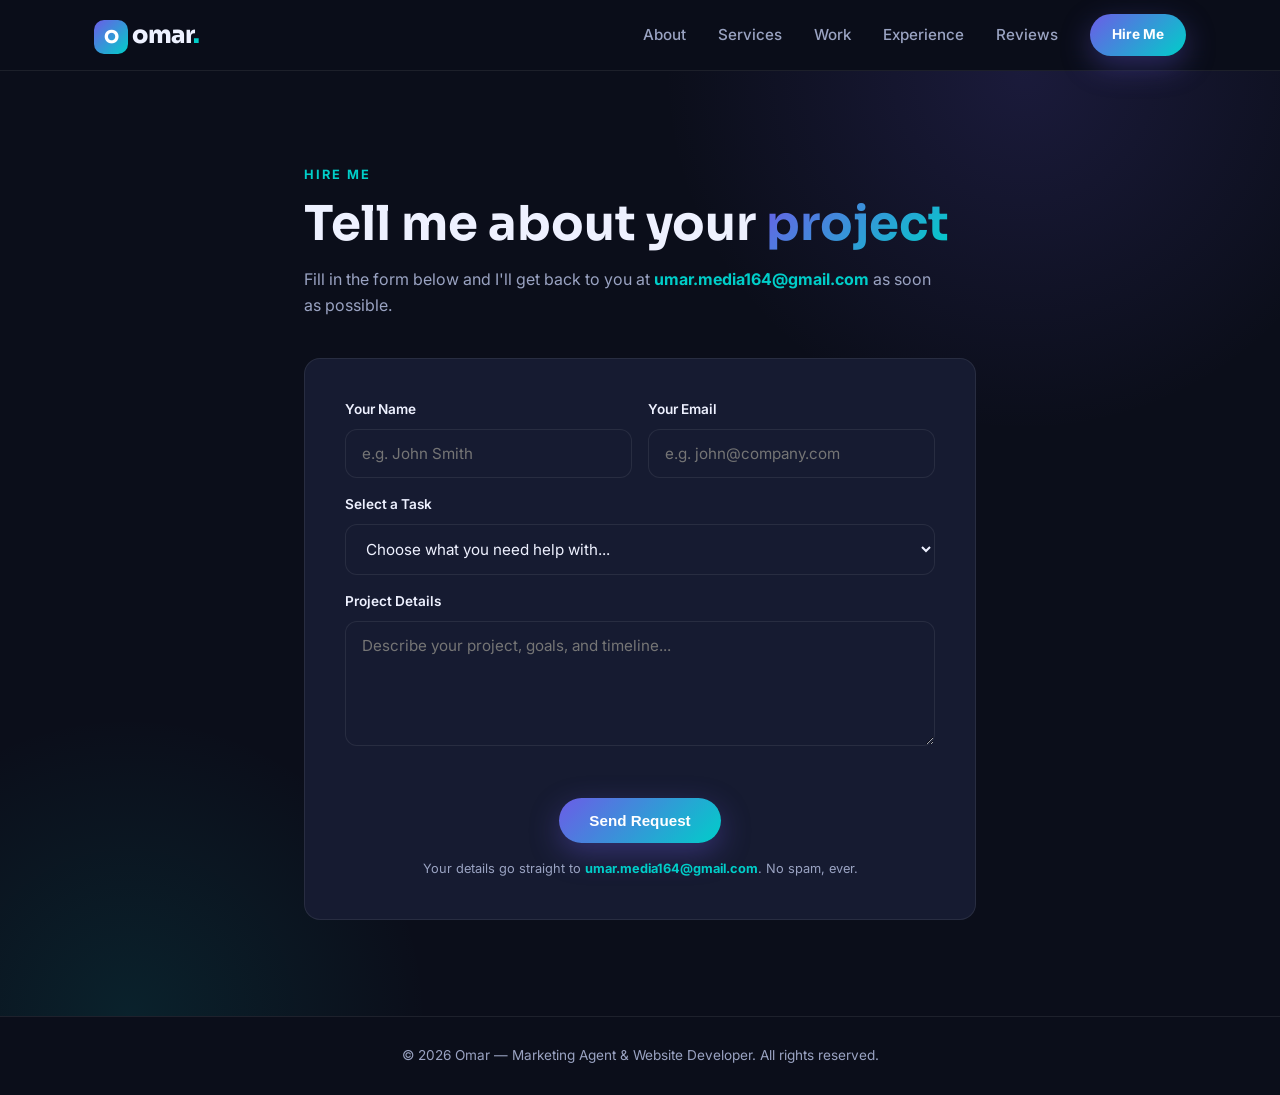
==== hire.html @ 504abdeb "Add files via upload" ====
<!DOCTYPE html>
<html lang="en">
<head>
  <meta charset="UTF-8" />
  <meta name="viewport" content="width=device-width, initial-scale=1.0" />
  <meta name="description" content="Hire Omar — Marketing Agent & Website Developer. Fill in your details and get a free consultation." />
  <title>Hire Omar | Marketing Agent & Website Developer</title>
  <link rel="preconnect" href="https://fonts.googleapis.com" />
  <link rel="preconnect" href="https://fonts.gstatic.com" crossorigin />
  <link href="https://fonts.googleapis.com/css2?family=Inter:wght@400;500;600;700;800;900&family=Sora:wght@600;700;800&display=swap" rel="stylesheet" />
  <link rel="stylesheet" href="styles.css" />
</head>
<body>
  <header class="site-header" id="top">
    <nav class="nav container">
      <a href="index.html#top" class="brand"><span class="brand-dot">O</span>omar<span class="brand-accent">.</span></a>
      <button class="nav-toggle" id="navToggle" aria-label="Toggle navigation" aria-expanded="false">
        <span></span><span></span><span></span>
      </button>
      <ul class="nav-links" id="navLinks">
        <li><a href="index.html#about">About</a></li>
        <li><a href="index.html#services">Services</a></li>
        <li><a href="index.html#work">Work</a></li>
        <li><a href="index.html#experience">Experience</a></li>
        <li><a href="index.html#reviews">Reviews</a></li>
        <li><a href="hire.html" class="btn btn-sm btn-primary">Hire Me</a></li>
      </ul>
    </nav>
  </header>

  <main class="hire-page">
    <div class="container hire-wrap">
      <p class="eyebrow">Hire Me</p>
      <h1>Tell me about your <span class="gradient">project</span></h1>
      <p class="section-lead">Fill in the form below and I'll get back to you at <strong>umar.media164@gmail.com</strong> as soon as possible.</p>

      <form id="hireForm" class="review-form hire-form" novalidate>
        <div class="form-row">
          <div class="form-field">
            <label for="hName">Your Name</label>
            <input type="text" id="hName" placeholder="e.g. John Smith" required maxlength="80" />
          </div>
          <div class="form-field">
            <label for="hEmail">Your Email</label>
            <input type="email" id="hEmail" placeholder="e.g. john@company.com" required maxlength="120" />
          </div>
        </div>

        <div class="form-field">
          <label for="hTask">Select a Task</label>
          <select id="hTask" required>
            <option value="" disabled selected>Choose what you need help with...</option>
            <option>Website Development</option>
            <option>E-commerce Website</option>
            <option>Landing Page</option>
            <option>Digital Marketing Campaign</option>
            <option>Social Media Marketing</option>
            <option>SEO & Growth</option>
            <option>Branding & Logo Design</option>
            <option>UI/UX Design</option>
            <option>Complete Website + Marketing Package</option>
            <option>Other / Custom Project</option>
          </select>
        </div>

        <div class="form-field">
          <label for="hMessage">Project Details</label>
          <textarea id="hMessage" placeholder="Describe your project, goals, and timeline..." required maxlength="1000" rows="5"></textarea>
        </div>

        <p class="form-error" id="hireError"></p>
        <button type="submit" class="btn btn-primary" id="hireSubmit">Send Request</button>
        <p class="form-note">Your details go straight to <strong>umar.media164@gmail.com</strong>. No spam, ever.</p>
      </form>

      <div id="hireSuccess" class="hire-success" hidden>
        <span class="hire-success-icon">✓</span>
        <h2>Request sent!</h2>
        <p>Thank you for reaching out. Your details have been emailed to <strong>umar.media164@gmail.com</strong> and I'll reply within 24 hours.</p>
        <a href="index.html" class="btn btn-ghost">Back to Home</a>
      </div>
    </div>
  </main>

  <footer class="site-footer">
    <div class="container">
      <p>© <span id="year"></span> Omar — Marketing Agent & Website Developer. All rights reserved.</p>
    </div>
  </footer>

  <script src="hire.js"></script>
</body>
</html>
---- styles.css ----
:root {
  --bg: #0b0e1a;
  --bg-alt: #111527;
  --bg-soft: #161b31;
  --card: #161b31;
  --text: #eef1ff;
  --muted: #9aa3c2;
  --primary: #6c5ce7;
  --primary-2: #00cec9;
  --accent: #fdcb6e;
  --border: rgba(255, 255, 255, 0.08);
  --radius: 16px;
  --shadow: 0 20px 50px rgba(0, 0, 0, 0.35);
  --gradient: linear-gradient(135deg, #6c5ce7, #00cec9);
}

* { margin: 0; padding: 0; box-sizing: border-box; }

html { scroll-behavior: smooth; }

body {
  font-family: 'Inter', system-ui, sans-serif;
  background: var(--bg);
  color: var(--text);
  line-height: 1.6;
  overflow-x: hidden;
}

h1, h2, h3 { font-family: 'Sora', 'Inter', sans-serif; line-height: 1.2; }

a { color: inherit; text-decoration: none; }
ul { list-style: none; }
img { max-width: 100%; }

.container { max-width: 1140px; margin: 0 auto; padding: 0 24px; }

.gradient { background: var(--gradient); -webkit-background-clip: text; background-clip: text; -webkit-text-fill-color: transparent; color: transparent; }

.eyebrow { display: inline-block; color: var(--primary-2); font-weight: 700; letter-spacing: 2px; text-transform: uppercase; font-size: 0.8rem; margin-bottom: 10px; }

.section { padding: 96px 0; }
.section-alt { background: var(--bg-alt); }
.section-title { font-size: clamp(1.8rem, 4vw, 2.6rem); margin-bottom: 14px; }
.section-lead { color: var(--muted); max-width: 640px; margin-bottom: 48px; }

/* Header */
.site-header {
  position: sticky; top: 0; z-index: 50;
  background: rgba(11, 14, 26, 0.8);
  backdrop-filter: blur(12px);
  border-bottom: 1px solid var(--border);
}
.nav { display: flex; align-items: center; justify-content: space-between; height: 70px; }
.brand { font-family: 'Sora', sans-serif; font-weight: 800; font-size: 1.5rem; letter-spacing: -0.5px; }
.brand-dot { display: inline-flex; align-items: center; justify-content: center; width: 34px; height: 34px; border-radius: 10px; background: var(--gradient); color: #fff; margin-right: 4px; font-size: 1.1rem; }
.brand-accent { color: var(--primary-2); }
.nav-links { display: flex; align-items: center; gap: 32px; }
.nav-links a:not(.btn) { color: var(--muted); font-weight: 500; font-size: 0.95rem; transition: color 0.2s; }
.nav-links a:not(.btn):hover { color: var(--text); }
.nav-toggle { display: none; background: none; border: 0; cursor: pointer; padding: 8px; }
.nav-toggle span { display: block; width: 24px; height: 2px; background: var(--text); margin: 5px 0; border-radius: 2px; transition: 0.3s; }

/* Buttons */
.btn { display: inline-block; padding: 14px 30px; border-radius: 50px; font-weight: 700; font-size: 0.95rem; cursor: pointer; border: 0; transition: transform 0.2s, box-shadow 0.2s, background 0.2s; }
.btn-primary { background: var(--gradient); color: #fff; box-shadow: 0 10px 30px rgba(108, 92, 231, 0.35); }
.btn-primary:hover { transform: translateY(-2px); box-shadow: 0 14px 34px rgba(108, 92, 231, 0.5); }
.btn-ghost { background: transparent; border: 1px solid var(--border); color: var(--text); }
.btn-ghost:hover { border-color: var(--primary); color: var(--primary-2); }
.btn-light { background: #fff; color: #0b0e1a; }
.btn-light:hover { transform: translateY(-2px); box-shadow: 0 12px 30px rgba(255, 255, 255, 0.2); }
.btn-sm { padding: 10px 22px; font-size: 0.85rem; }

/* Hero */
.hero { padding: 90px 0 70px; position: relative; overflow: hidden; }
.hero::before { content: ""; position: absolute; inset: 0; background: radial-gradient(600px circle at 80% 20%, rgba(108, 92, 231, 0.18), transparent 60%), radial-gradient(500px circle at 10% 90%, rgba(0, 206, 201, 0.12), transparent 60%); pointer-events: none; }
.hero-grid { display: grid; grid-template-columns: 1.2fr 0.8fr; gap: 60px; align-items: center; position: relative; }
.hero-text h1 { font-size: clamp(2.2rem, 5vw, 3.6rem); margin: 14px 0 18px; }
.hero-sub { color: var(--muted); font-size: 1.1rem; max-width: 520px; margin-bottom: 32px; }
.hero-actions { display: flex; gap: 16px; margin-bottom: 44px; flex-wrap: wrap; }
.hero-stats { display: flex; gap: 40px; }
.hero-stats strong { display: block; font-size: 1.8rem; font-family: 'Sora', sans-serif; }
.hero-stats span { color: var(--muted); font-size: 0.85rem; }

.hero-visual { position: relative; display: flex; align-items: center; justify-content: center; }
.avatar-ring { width: 320px; height: 320px; border-radius: 50%; padding: 14px; background: conic-gradient(from 0deg, #6c5ce7, #00cec9, #fdcb6e, #6c5ce7); animation: spin 12s linear infinite; }
.avatar { width: 100%; height: 100%; border-radius: 50%; background: var(--bg); display: flex; align-items: center; justify-content: center; font-size: 8rem; font-weight: 800; font-family: 'Sora', sans-serif; animation: spin 12s linear infinite reverse; }
@keyframes spin { to { transform: rotate(360deg); } }
.badge { position: absolute; background: var(--card); border: 1px solid var(--border); padding: 12px 18px; border-radius: 14px; font-weight: 600; font-size: 0.9rem; box-shadow: var(--shadow); animation: float 4s ease-in-out infinite; }
.badge-1 { top: 8%; right: 0; }
.badge-2 { bottom: 18%; left: 0; animation-delay: 1.2s; }
.badge-3 { top: 50%; right: -6%; animation-delay: 2s; }
@keyframes float { 0%, 100% { transform: translateY(0); } 50% { transform: translateY(-12px); } }

/* Cards */
.about-cards { display: grid; grid-template-columns: repeat(3, 1fr); gap: 24px; }
.card { background: var(--card); border: 1px solid var(--border); border-radius: var(--radius); padding: 32px; transition: transform 0.25s, border-color 0.25s; }
.card:hover { transform: translateY(-6px); border-color: var(--primary); }
.card-icon { font-size: 2rem; }
.card h3 { margin: 16px 0 10px; font-size: 1.2rem; }
.card p { color: var(--muted); font-size: 0.95rem; }

/* Services */
.services-grid { display: grid; grid-template-columns: repeat(2, 1fr); gap: 24px; }
.service-card { background: var(--card); border: 1px solid var(--border); border-radius: var(--radius); padding: 34px; position: relative; overflow: hidden; transition: transform 0.25s, border-color 0.25s; }
.service-card:hover { transform: translateY(-6px); border-color: var(--primary-2); }
.service-num { position: absolute; top: 24px; right: 28px; font-family: 'Sora', sans-serif; font-weight: 800; font-size: 3rem; color: rgba(255, 255, 255, 0.06); }
.service-card h3 { font-size: 1.3rem; margin-bottom: 10px; }
.service-card p { color: var(--muted); font-size: 0.95rem; margin-bottom: 16px; }
.service-card ul { display: grid; gap: 8px; }
.service-card li { color: var(--text); font-size: 0.9rem; padding-left: 22px; position: relative; }
.service-card li::before { content: "✓"; position: absolute; left: 0; color: var(--primary-2); font-weight: 700; }

/* Work */
.work-grid { display: grid; grid-template-columns: repeat(2, 1fr); gap: 24px; }
.work-card { background: var(--card); border: 1px solid var(--border); border-radius: var(--radius); overflow: hidden; transition: transform 0.25s, border-color 0.25s; }
.work-card:hover { transform: translateY(-6px); border-color: var(--primary); }
.work-thumb { height: 180px; display: flex; align-items: center; justify-content: center; font-size: 4rem; background: radial-gradient(circle at 50% 30%, var(--accent), transparent 70%); }
.work-info { padding: 24px; }
.work-tag { display: inline-block; font-size: 0.75rem; font-weight: 700; color: var(--primary-2); text-transform: uppercase; letter-spacing: 1px; margin-bottom: 8px; }
.work-info h3 { font-size: 1.2rem; margin-bottom: 8px; }
.work-info p { color: var(--muted); font-size: 0.92rem; }

/* Experience */
.exp-grid { display: grid; grid-template-columns: 1fr 1fr; gap: 60px; align-items: start; }
.exp-list { display: grid; gap: 0; position: relative; }
.exp-item { display: flex; gap: 20px; padding-bottom: 40px; position: relative; }
.exp-item:not(:last-child)::before { content: ""; position: absolute; left: 8px; top: 22px; bottom: 0; width: 2px; background: linear-gradient(var(--primary), transparent); }
.exp-dot { width: 18px; height: 18px; border-radius: 50%; background: var(--gradient); box-shadow: 0 0 0 5px rgba(108, 92, 231, 0.15); margin-top: 5px; flex-shrink: 0; }
.exp-item h3 { font-size: 1.05rem; }
.exp-period { color: var(--primary-2); font-size: 0.8rem; font-weight: 600; letter-spacing: 0.5px; }
.exp-item p { color: var(--muted); font-size: 0.92rem; margin-top: 8px; }

.skills { display: grid; gap: 22px; background: var(--card); border: 1px solid var(--border); border-radius: var(--radius); padding: 34px; }
.skill span { display: block; margin-bottom: 8px; font-weight: 600; font-size: 0.95rem; }
.bar { height: 10px; background: var(--bg-soft); border-radius: 20px; overflow: hidden; }
.bar i { display: block; height: 100%; border-radius: 20px; background: var(--gradient); animation: grow 1.4s ease-out; }
@keyframes grow { from { width: 0 !important; } }

/* Reviews */
.rating-summary { text-align: center; margin-bottom: 48px; }
.rating-big { display: flex; align-items: baseline; justify-content: center; gap: 14px; }
.rating-score { font-family: 'Sora', sans-serif; font-size: 3.4rem; font-weight: 800; }
.rating-stars { color: var(--accent); font-size: 1.5rem; letter-spacing: 3px; }
.rating-summary p { color: var(--muted); margin-top: 6px; }

.reviews-grid { display: grid; grid-template-columns: repeat(3, 1fr); gap: 24px; margin-bottom: 64px; }
.review-card { background: var(--card); border: 1px solid var(--border); border-radius: var(--radius); padding: 28px; transition: transform 0.25s, border-color 0.25s; }
.review-card:hover { transform: translateY(-4px); border-color: var(--primary); }
.review-stars { color: var(--accent); letter-spacing: 2px; margin-bottom: 14px; }
.review-text { color: var(--text); font-size: 0.95rem; margin-bottom: 20px; font-style: italic; }
.review-author { display: flex; align-items: center; gap: 12px; }
.review-avatar { width: 44px; height: 44px; border-radius: 50%; background: var(--gradient); display: flex; align-items: center; justify-content: center; font-weight: 800; color: #fff; flex-shrink: 0; }
.review-author strong { display: block; font-size: 0.95rem; }
.review-author span { color: var(--muted); font-size: 0.8rem; }

.review-form-wrap { max-width: 620px; margin: 0 auto; background: var(--card); border: 1px solid var(--border); border-radius: var(--radius); padding: 40px; }
.review-form-wrap h3 { font-size: 1.4rem; margin-bottom: 24px; text-align: center; }
.review-form { display: grid; gap: 16px; }
.review-form input, .review-form select, .review-form textarea {
  width: 100%; background: var(--bg-soft); border: 1px solid var(--border); border-radius: 12px;
  color: var(--text); padding: 14px 16px; font-family: inherit; font-size: 0.95rem; transition: border-color 0.2s;
}
.review-form input:focus, .review-form select:focus, .review-form textarea:focus { outline: none; border-color: var(--primary); }
.review-form select option { background: var(--bg-soft); }
.star-input { display: flex; gap: 8px; justify-content: center; font-size: 2.2rem; cursor: pointer; user-select: none; }
.star-input .star { color: #2c3250; transition: color 0.15s, transform 0.15s; }
.star-input .star:hover, .star-input .star.active { color: var(--accent); transform: scale(1.1); }
.form-error { color: #ff6b6b; font-size: 0.85rem; min-height: 20px; text-align: center; }
.review-form .btn { justify-self: center; }

/* Contact */
.section-cta { padding: 60px 0 96px; }
.contact-box { text-align: center; background: var(--card); border: 1px solid var(--border); border-radius: 28px; padding: 70px 40px; position: relative; overflow: hidden; }
.contact-box::before { content: ""; position: absolute; inset: 0; background: radial-gradient(500px circle at 50% 0%, rgba(108, 92, 231, 0.25), transparent 70%); pointer-events: none; }
.contact-box h2 { font-size: clamp(1.8rem, 4vw, 2.6rem); margin-bottom: 14px; position: relative; }
.contact-box p { color: var(--muted); margin-bottom: 32px; position: relative; }
.contact-box .btn { position: relative; }
.contact-social { display: flex; justify-content: center; gap: 14px; margin-top: 32px; position: relative; }
.contact-social a { width: 46px; height: 46px; border-radius: 12px; background: var(--bg-soft); border: 1px solid var(--border); display: flex; align-items: center; justify-content: center; font-weight: 800; font-size: 0.95rem; transition: 0.2s; }
.contact-social a:hover { background: var(--primary); border-color: var(--primary); transform: translateY(-3px); }

/* Hire Page */
.hire-page { padding: 90px 0 96px; position: relative; overflow: hidden; }
.hire-page::before { content: ""; position: absolute; inset: 0; background: radial-gradient(600px circle at 80% 0%, rgba(108, 92, 231, 0.16), transparent 60%), radial-gradient(500px circle at 10% 100%, rgba(0, 206, 201, 0.1), transparent 60%); pointer-events: none; }
.hire-wrap { max-width: 720px; position: relative; }
.hire-wrap > h1 { font-size: clamp(2rem, 5vw, 3rem); margin-bottom: 14px; }
.hire-wrap > .section-lead { margin-bottom: 40px; }
.hire-form { background: var(--card); border: 1px solid var(--border); border-radius: var(--radius); padding: 40px; }
.form-row { display: grid; grid-template-columns: 1fr 1fr; gap: 16px; }
.form-field { display: grid; gap: 8px; }
.form-field label { font-size: 0.85rem; font-weight: 600; color: var(--text); }
.form-note { text-align: center; color: var(--muted); font-size: 0.8rem; }
.form-note strong, .hire-success strong, .hire-wrap strong { color: var(--primary-2); }
.hire-success { text-align: center; background: var(--card); border: 1px solid var(--border); border-radius: var(--radius); padding: 60px 40px; }
.hire-success-icon { display: inline-flex; align-items: center; justify-content: center; width: 72px; height: 72px; border-radius: 50%; background: var(--gradient); color: #fff; font-size: 2rem; font-weight: 800; margin-bottom: 20px; }
.hire-success h2 { font-size: 1.8rem; margin-bottom: 12px; }
.hire-success p { color: var(--muted); margin-bottom: 28px; }
.hire-success[hidden] { display: none; }

/* Footer */
.site-footer { border-top: 1px solid var(--border); padding: 28px 0; text-align: center; color: var(--muted); font-size: 0.85rem; }

/* Responsive */
@media (max-width: 960px) {
  .hero-grid { grid-template-columns: 1fr; gap: 40px; text-align: center; }
  .hero-sub { margin: 0 auto 32px; }
  .hero-actions, .hero-stats { justify-content: center; }
  .hero-visual { order: -1; }
  .avatar-ring { width: 220px; height: 220px; }
  .avatar { font-size: 5.5rem; }
  .about-cards, .services-grid, .work-grid, .reviews-grid { grid-template-columns: 1fr; }
  .exp-grid { grid-template-columns: 1fr; gap: 40px; }
}

@media (max-width: 720px) {
  .form-row { grid-template-columns: 1fr; }
  .nav-toggle { display: block; }
  .nav-links { position: fixed; top: 70px; right: 0; width: min(320px, 80vw); height: 100vh; background: var(--bg-alt); flex-direction: column; align-items: flex-start; padding: 40px 32px; gap: 24px; transform: translateX(100%); transition: transform 0.3s; border-left: 1px solid var(--border); }
  .nav-links.open { transform: translateX(0); }
  .section { padding: 72px 0; }
  .hero-stats { gap: 24px; flex-wrap: wrap; }
  .badge-1 { top: 0; right: 0; }
  .badge-2 { left: 0; }
  .badge-3 { right: 0; top: 46%; }
}
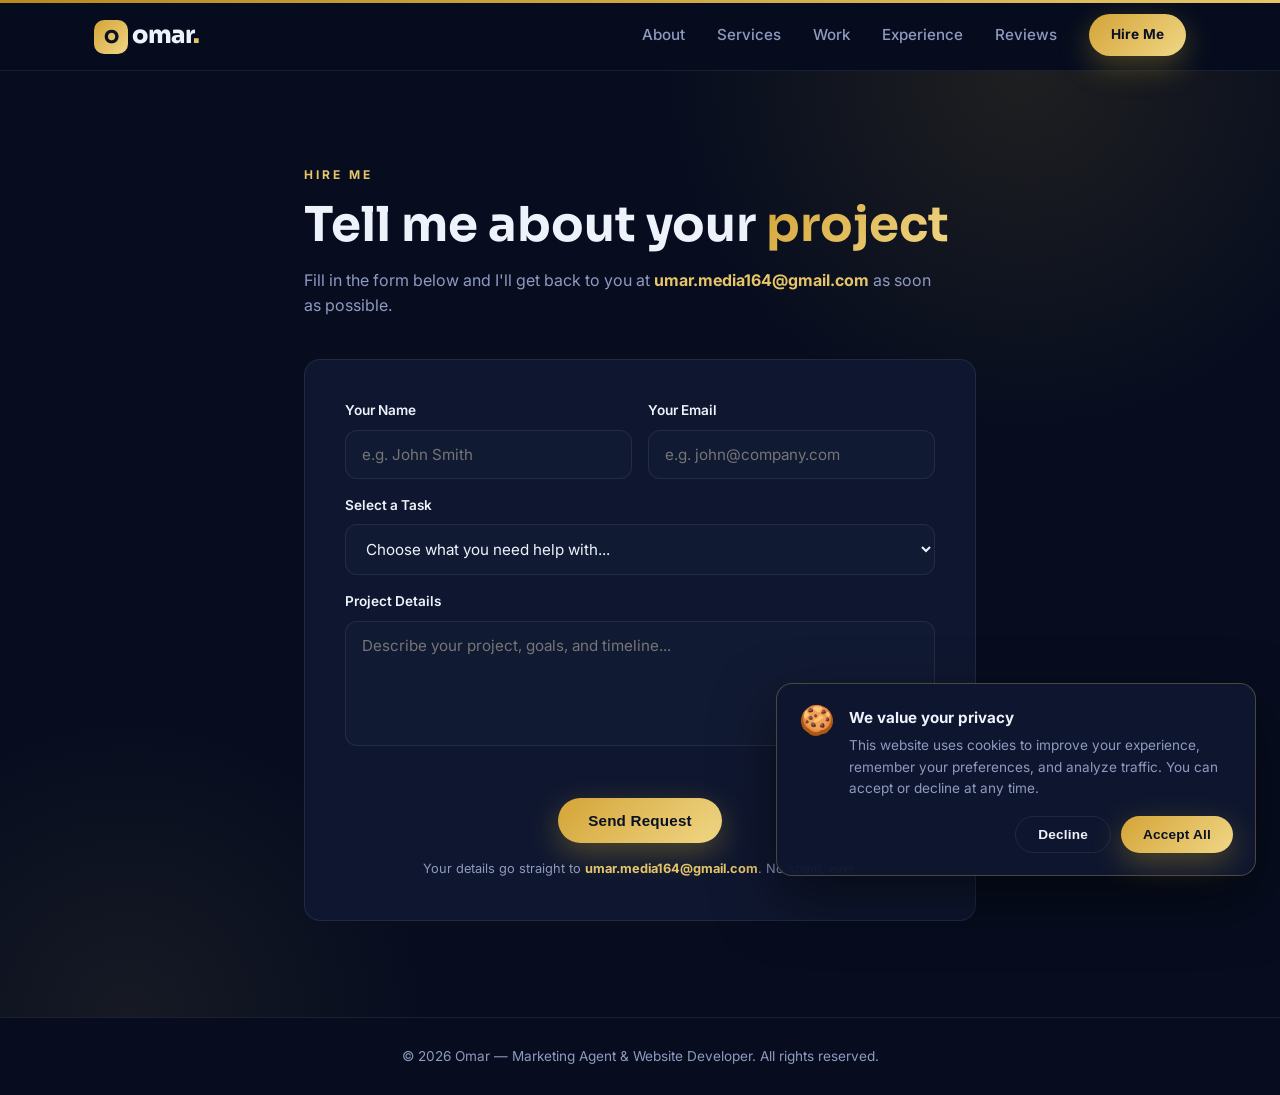
==== commit 2cd64245: "Add files via upload" ====
--- a/hire.html
+++ b/hire.html
@@ -3,8 +3,28 @@
 <head>
   <meta charset="UTF-8" />
   <meta name="viewport" content="width=device-width, initial-scale=1.0" />
-  <meta name="description" content="Hire Omar — Marketing Agent & Website Developer. Fill in your details and get a free consultation." />
-  <title>Hire Omar | Marketing Agent & Website Developer</title>
+  <title>Hire Omar — Marketing Agent & Website Developer | Free Consultation</title>
+  <meta name="description" content="Hire Omar, an experienced marketing agent and website developer. Tell us about your project — website development, digital marketing, SEO or branding — and get a response within 24 hours." />
+  <meta name="robots" content="index, follow" />
+  <meta name="theme-color" content="#0b0e1a" />
+  <link rel="canonical" href="https://omarmarketing.dev/hire.html" />
+
+  <!-- Open Graph -->
+  <meta property="og:type" content="website" />
+  <meta property="og:url" content="https://omarmarketing.dev/hire.html" />
+  <meta property="og:site_name" content="Omar — Marketing Agent & Website Developer" />
+  <meta property="og:title" content="Hire Omar — Marketing Agent & Website Developer" />
+  <meta property="og:description" content="Fill in your project details and get a free consultation within 24 hours." />
+  <meta property="og:image" content="https://omarmarketing.dev/favicon.svg" />
+  <meta property="og:locale" content="en_US" />
+
+  <!-- Twitter -->
+  <meta name="twitter:card" content="summary" />
+  <meta name="twitter:title" content="Hire Omar — Marketing Agent & Website Developer" />
+  <meta name="twitter:description" content="Fill in your project details and get a free consultation within 24 hours." />
+  <meta name="twitter:image" content="https://omarmarketing.dev/favicon.svg" />
+
+  <link rel="icon" type="image/svg+xml" href="favicon.svg" />
   <link rel="preconnect" href="https://fonts.googleapis.com" />
   <link rel="preconnect" href="https://fonts.gstatic.com" crossorigin />
   <link href="https://fonts.googleapis.com/css2?family=Inter:wght@400;500;600;700;800;900&family=Sora:wght@600;700;800&display=swap" rel="stylesheet" />
@@ -88,6 +108,24 @@
     </div>
   </footer>
 
+  <button class="back-to-top" id="backToTop" aria-label="Back to top">↑</button>
+
+  <div class="cookie-banner" id="cookieBanner" role="dialog" aria-label="Cookie consent" aria-hidden="true">
+    <div class="cookie-content">
+      <span class="cookie-icon" aria-hidden="true">🍪</span>
+      <div class="cookie-text">
+        <strong>We value your privacy</strong>
+        <p>This website uses cookies to improve your experience, remember your preferences, and analyze traffic. You can accept or decline at any time.</p>
+      </div>
+    </div>
+    <div class="cookie-actions">
+      <button type="button" class="btn btn-sm btn-ghost" id="cookieDecline">Decline</button>
+      <button type="button" class="btn btn-sm btn-primary" id="cookieAccept">Accept All</button>
+    </div>
+  </div>
+
+  <script src="config.js"></script>
   <script src="hire.js"></script>
+  <script src="cookie.js"></script>
 </body>
 </html>
--- a/styles.css
+++ b/styles.css
@@ -1,17 +1,21 @@
 :root {
-  --bg: #0b0e1a;
-  --bg-alt: #111527;
-  --bg-soft: #161b31;
-  --card: #161b31;
-  --text: #eef1ff;
-  --muted: #9aa3c2;
-  --primary: #6c5ce7;
-  --primary-2: #00cec9;
-  --accent: #fdcb6e;
+  --bg: #070d1f;
+  --bg-alt: #0c1428;
+  --bg-soft: #111a33;
+  --card: #0f1730;
+  --text: #eef2fb;
+  --muted: #8e9abf;
+  --primary: #c9a227;
+  --primary-2: #e6c568;
+  --accent: #e6c568;
+  --gold-dark: #b78a1e;
   --border: rgba(255, 255, 255, 0.08);
+  --border-gold: rgba(230, 197, 104, 0.28);
   --radius: 16px;
-  --shadow: 0 20px 50px rgba(0, 0, 0, 0.35);
-  --gradient: linear-gradient(135deg, #6c5ce7, #00cec9);
+  --shadow: 0 20px 50px rgba(0, 0, 0, 0.45);
+  --shadow-sm: 0 8px 24px rgba(0, 0, 0, 0.3);
+  --gradient: linear-gradient(135deg, #d4a437, #f0d786);
+  --gradient-deep: linear-gradient(135deg, #b78a1e, #e6c568);
 }
 
 * { margin: 0; padding: 0; box-sizing: border-box; }
@@ -32,11 +36,13 @@
 ul { list-style: none; }
 img { max-width: 100%; }
 
+:focus-visible { outline: 2px solid var(--primary-2); outline-offset: 3px; border-radius: 4px; }
+
 .container { max-width: 1140px; margin: 0 auto; padding: 0 24px; }
 
 .gradient { background: var(--gradient); -webkit-background-clip: text; background-clip: text; -webkit-text-fill-color: transparent; color: transparent; }
 
-.eyebrow { display: inline-block; color: var(--primary-2); font-weight: 700; letter-spacing: 2px; text-transform: uppercase; font-size: 0.8rem; margin-bottom: 10px; }
+.eyebrow { display: inline-block; color: var(--primary-2); font-weight: 700; letter-spacing: 3px; text-transform: uppercase; font-size: 0.75rem; margin-bottom: 12px; }
 
 .section { padding: 96px 0; }
 .section-alt { background: var(--bg-alt); }
@@ -46,13 +52,14 @@
 /* Header */
 .site-header {
   position: sticky; top: 0; z-index: 50;
-  background: rgba(11, 14, 26, 0.8);
+  background: rgba(7, 13, 31, 0.85);
   backdrop-filter: blur(12px);
   border-bottom: 1px solid var(--border);
 }
+.site-header::after { content: ""; position: absolute; top: 0; left: 0; right: 0; height: 3px; background: var(--gradient-deep); }
 .nav { display: flex; align-items: center; justify-content: space-between; height: 70px; }
 .brand { font-family: 'Sora', sans-serif; font-weight: 800; font-size: 1.5rem; letter-spacing: -0.5px; }
-.brand-dot { display: inline-flex; align-items: center; justify-content: center; width: 34px; height: 34px; border-radius: 10px; background: var(--gradient); color: #fff; margin-right: 4px; font-size: 1.1rem; }
+.brand-dot { display: inline-flex; align-items: center; justify-content: center; width: 34px; height: 34px; border-radius: 10px; background: var(--gradient); color: #0a1024; margin-right: 4px; font-size: 1.1rem; }
 .brand-accent { color: var(--primary-2); }
 .nav-links { display: flex; align-items: center; gap: 32px; }
 .nav-links a:not(.btn) { color: var(--muted); font-weight: 500; font-size: 0.95rem; transition: color 0.2s; }
@@ -61,31 +68,31 @@
 .nav-toggle span { display: block; width: 24px; height: 2px; background: var(--text); margin: 5px 0; border-radius: 2px; transition: 0.3s; }
 
 /* Buttons */
-.btn { display: inline-block; padding: 14px 30px; border-radius: 50px; font-weight: 700; font-size: 0.95rem; cursor: pointer; border: 0; transition: transform 0.2s, box-shadow 0.2s, background 0.2s; }
-.btn-primary { background: var(--gradient); color: #fff; box-shadow: 0 10px 30px rgba(108, 92, 231, 0.35); }
-.btn-primary:hover { transform: translateY(-2px); box-shadow: 0 14px 34px rgba(108, 92, 231, 0.5); }
+.btn { display: inline-block; padding: 14px 30px; border-radius: 50px; font-weight: 700; font-size: 0.95rem; letter-spacing: 0.2px; cursor: pointer; border: 0; transition: transform 0.2s, box-shadow 0.2s, background 0.2s; }
+.btn-primary { background: var(--gradient); color: #0a1024; box-shadow: 0 10px 30px rgba(201, 162, 39, 0.35); }
+.btn-primary:hover { transform: translateY(-2px); box-shadow: 0 14px 34px rgba(201, 162, 39, 0.5); }
 .btn-ghost { background: transparent; border: 1px solid var(--border); color: var(--text); }
-.btn-ghost:hover { border-color: var(--primary); color: var(--primary-2); }
-.btn-light { background: #fff; color: #0b0e1a; }
+.btn-ghost:hover { border-color: var(--primary-2); color: var(--primary-2); }
+.btn-light { background: #fff; color: #0a1024; }
 .btn-light:hover { transform: translateY(-2px); box-shadow: 0 12px 30px rgba(255, 255, 255, 0.2); }
 .btn-sm { padding: 10px 22px; font-size: 0.85rem; }
 
 /* Hero */
 .hero { padding: 90px 0 70px; position: relative; overflow: hidden; }
-.hero::before { content: ""; position: absolute; inset: 0; background: radial-gradient(600px circle at 80% 20%, rgba(108, 92, 231, 0.18), transparent 60%), radial-gradient(500px circle at 10% 90%, rgba(0, 206, 201, 0.12), transparent 60%); pointer-events: none; }
+.hero::before { content: ""; position: absolute; inset: 0; background: radial-gradient(600px circle at 80% 20%, rgba(201, 162, 39, 0.14), transparent 60%), radial-gradient(500px circle at 10% 90%, rgba(230, 197, 104, 0.08), transparent 60%); pointer-events: none; }
 .hero-grid { display: grid; grid-template-columns: 1.2fr 0.8fr; gap: 60px; align-items: center; position: relative; }
 .hero-text h1 { font-size: clamp(2.2rem, 5vw, 3.6rem); margin: 14px 0 18px; }
 .hero-sub { color: var(--muted); font-size: 1.1rem; max-width: 520px; margin-bottom: 32px; }
 .hero-actions { display: flex; gap: 16px; margin-bottom: 44px; flex-wrap: wrap; }
 .hero-stats { display: flex; gap: 40px; }
-.hero-stats strong { display: block; font-size: 1.8rem; font-family: 'Sora', sans-serif; }
+.hero-stats strong { display: block; font-size: 1.8rem; font-family: 'Sora', sans-serif; color: var(--primary-2); }
 .hero-stats span { color: var(--muted); font-size: 0.85rem; }
 
 .hero-visual { position: relative; display: flex; align-items: center; justify-content: center; }
-.avatar-ring { width: 320px; height: 320px; border-radius: 50%; padding: 14px; background: conic-gradient(from 0deg, #6c5ce7, #00cec9, #fdcb6e, #6c5ce7); animation: spin 12s linear infinite; }
-.avatar { width: 100%; height: 100%; border-radius: 50%; background: var(--bg); display: flex; align-items: center; justify-content: center; font-size: 8rem; font-weight: 800; font-family: 'Sora', sans-serif; animation: spin 12s linear infinite reverse; }
+.avatar-ring { width: 320px; height: 320px; border-radius: 50%; padding: 14px; background: conic-gradient(from 0deg, #b78a1e, #f0d786, #e6c568, #8a6d14, #b78a1e); animation: spin 12s linear infinite; box-shadow: 0 0 60px rgba(201, 162, 39, 0.15); }
+.avatar { width: 100%; height: 100%; border-radius: 50%; background: radial-gradient(circle at 30% 25%, #16214a, var(--bg)); display: flex; align-items: center; justify-content: center; font-size: 8rem; font-weight: 800; font-family: 'Sora', sans-serif; animation: spin 12s linear infinite reverse; }
 @keyframes spin { to { transform: rotate(360deg); } }
-.badge { position: absolute; background: var(--card); border: 1px solid var(--border); padding: 12px 18px; border-radius: 14px; font-weight: 600; font-size: 0.9rem; box-shadow: var(--shadow); animation: float 4s ease-in-out infinite; }
+.badge { position: absolute; background: rgba(15, 23, 48, 0.9); border: 1px solid var(--border-gold); padding: 12px 18px; border-radius: 14px; font-weight: 600; font-size: 0.9rem; box-shadow: var(--shadow); backdrop-filter: blur(6px); animation: float 4s ease-in-out infinite; }
 .badge-1 { top: 8%; right: 0; }
 .badge-2 { bottom: 18%; left: 0; animation-delay: 1.2s; }
 .badge-3 { top: 50%; right: -6%; animation-delay: 2s; }
@@ -93,17 +100,19 @@
 
 /* Cards */
 .about-cards { display: grid; grid-template-columns: repeat(3, 1fr); gap: 24px; }
-.card { background: var(--card); border: 1px solid var(--border); border-radius: var(--radius); padding: 32px; transition: transform 0.25s, border-color 0.25s; }
-.card:hover { transform: translateY(-6px); border-color: var(--primary); }
+.card { background: var(--card); border: 1px solid var(--border); border-radius: var(--radius); padding: 32px; transition: transform 0.25s, border-color 0.25s, box-shadow 0.25s; }
+.card:hover { transform: translateY(-6px); border-color: var(--border-gold); box-shadow: var(--shadow-sm); }
 .card-icon { font-size: 2rem; }
 .card h3 { margin: 16px 0 10px; font-size: 1.2rem; }
 .card p { color: var(--muted); font-size: 0.95rem; }
 
 /* Services */
 .services-grid { display: grid; grid-template-columns: repeat(2, 1fr); gap: 24px; }
-.service-card { background: var(--card); border: 1px solid var(--border); border-radius: var(--radius); padding: 34px; position: relative; overflow: hidden; transition: transform 0.25s, border-color 0.25s; }
-.service-card:hover { transform: translateY(-6px); border-color: var(--primary-2); }
-.service-num { position: absolute; top: 24px; right: 28px; font-family: 'Sora', sans-serif; font-weight: 800; font-size: 3rem; color: rgba(255, 255, 255, 0.06); }
+.service-card { background: var(--card); border: 1px solid var(--border); border-radius: var(--radius); padding: 34px; position: relative; overflow: hidden; transition: transform 0.25s, border-color 0.25s, box-shadow 0.25s; }
+.service-card::after { content: ""; position: absolute; top: 0; left: 0; right: 0; height: 2px; background: var(--gradient-deep); opacity: 0; transition: opacity 0.25s; }
+.service-card:hover { transform: translateY(-6px); border-color: var(--border-gold); box-shadow: var(--shadow-sm); }
+.service-card:hover::after { opacity: 1; }
+.service-num { position: absolute; top: 24px; right: 28px; font-family: 'Sora', sans-serif; font-weight: 800; font-size: 3rem; color: rgba(230, 197, 104, 0.08); }
 .service-card h3 { font-size: 1.3rem; margin-bottom: 10px; }
 .service-card p { color: var(--muted); font-size: 0.95rem; margin-bottom: 16px; }
 .service-card ul { display: grid; gap: 8px; }
@@ -112,9 +121,9 @@
 
 /* Work */
 .work-grid { display: grid; grid-template-columns: repeat(2, 1fr); gap: 24px; }
-.work-card { background: var(--card); border: 1px solid var(--border); border-radius: var(--radius); overflow: hidden; transition: transform 0.25s, border-color 0.25s; }
-.work-card:hover { transform: translateY(-6px); border-color: var(--primary); }
-.work-thumb { height: 180px; display: flex; align-items: center; justify-content: center; font-size: 4rem; background: radial-gradient(circle at 50% 30%, var(--accent), transparent 70%); }
+.work-card { background: var(--card); border: 1px solid var(--border); border-radius: var(--radius); overflow: hidden; transition: transform 0.25s, border-color 0.25s, box-shadow 0.25s; }
+.work-card:hover { transform: translateY(-6px); border-color: var(--border-gold); box-shadow: var(--shadow-sm); }
+.work-thumb { height: 180px; display: flex; align-items: center; justify-content: center; font-size: 4rem; background: radial-gradient(circle at 50% 30%, rgba(230, 197, 104, 0.35), transparent 70%); }
 .work-info { padding: 24px; }
 .work-tag { display: inline-block; font-size: 0.75rem; font-weight: 700; color: var(--primary-2); text-transform: uppercase; letter-spacing: 1px; margin-bottom: 8px; }
 .work-info h3 { font-size: 1.2rem; margin-bottom: 8px; }
@@ -124,8 +133,8 @@
 .exp-grid { display: grid; grid-template-columns: 1fr 1fr; gap: 60px; align-items: start; }
 .exp-list { display: grid; gap: 0; position: relative; }
 .exp-item { display: flex; gap: 20px; padding-bottom: 40px; position: relative; }
-.exp-item:not(:last-child)::before { content: ""; position: absolute; left: 8px; top: 22px; bottom: 0; width: 2px; background: linear-gradient(var(--primary), transparent); }
-.exp-dot { width: 18px; height: 18px; border-radius: 50%; background: var(--gradient); box-shadow: 0 0 0 5px rgba(108, 92, 231, 0.15); margin-top: 5px; flex-shrink: 0; }
+.exp-item:not(:last-child)::before { content: ""; position: absolute; left: 8px; top: 22px; bottom: 0; width: 2px; background: linear-gradient(var(--primary-2), transparent); }
+.exp-dot { width: 18px; height: 18px; border-radius: 50%; background: var(--gradient); box-shadow: 0 0 0 5px rgba(201, 162, 39, 0.16); margin-top: 5px; flex-shrink: 0; }
 .exp-item h3 { font-size: 1.05rem; }
 .exp-period { color: var(--primary-2); font-size: 0.8rem; font-weight: 600; letter-spacing: 0.5px; }
 .exp-item p { color: var(--muted); font-size: 0.92rem; margin-top: 8px; }
@@ -139,17 +148,17 @@
 /* Reviews */
 .rating-summary { text-align: center; margin-bottom: 48px; }
 .rating-big { display: flex; align-items: baseline; justify-content: center; gap: 14px; }
-.rating-score { font-family: 'Sora', sans-serif; font-size: 3.4rem; font-weight: 800; }
+.rating-score { font-family: 'Sora', sans-serif; font-size: 3.4rem; font-weight: 800; color: var(--primary-2); }
 .rating-stars { color: var(--accent); font-size: 1.5rem; letter-spacing: 3px; }
 .rating-summary p { color: var(--muted); margin-top: 6px; }
 
 .reviews-grid { display: grid; grid-template-columns: repeat(3, 1fr); gap: 24px; margin-bottom: 64px; }
-.review-card { background: var(--card); border: 1px solid var(--border); border-radius: var(--radius); padding: 28px; transition: transform 0.25s, border-color 0.25s; }
-.review-card:hover { transform: translateY(-4px); border-color: var(--primary); }
+.review-card { background: var(--card); border: 1px solid var(--border); border-radius: var(--radius); padding: 28px; transition: transform 0.25s, border-color 0.25s, box-shadow 0.25s; }
+.review-card:hover { transform: translateY(-4px); border-color: var(--border-gold); box-shadow: var(--shadow-sm); }
 .review-stars { color: var(--accent); letter-spacing: 2px; margin-bottom: 14px; }
 .review-text { color: var(--text); font-size: 0.95rem; margin-bottom: 20px; font-style: italic; }
 .review-author { display: flex; align-items: center; gap: 12px; }
-.review-avatar { width: 44px; height: 44px; border-radius: 50%; background: var(--gradient); display: flex; align-items: center; justify-content: center; font-weight: 800; color: #fff; flex-shrink: 0; }
+.review-avatar { width: 44px; height: 44px; border-radius: 50%; background: var(--gradient); display: flex; align-items: center; justify-content: center; font-weight: 800; color: #0a1024; flex-shrink: 0; }
 .review-author strong { display: block; font-size: 0.95rem; }
 .review-author span { color: var(--muted); font-size: 0.8rem; }
 
@@ -160,10 +169,10 @@
   width: 100%; background: var(--bg-soft); border: 1px solid var(--border); border-radius: 12px;
   color: var(--text); padding: 14px 16px; font-family: inherit; font-size: 0.95rem; transition: border-color 0.2s;
 }
-.review-form input:focus, .review-form select:focus, .review-form textarea:focus { outline: none; border-color: var(--primary); }
+.review-form input:focus, .review-form select:focus, .review-form textarea:focus { outline: none; border-color: var(--primary-2); }
 .review-form select option { background: var(--bg-soft); }
 .star-input { display: flex; gap: 8px; justify-content: center; font-size: 2.2rem; cursor: pointer; user-select: none; }
-.star-input .star { color: #2c3250; transition: color 0.15s, transform 0.15s; }
+.star-input .star { color: #2a3354; transition: color 0.15s, transform 0.15s; }
 .star-input .star:hover, .star-input .star.active { color: var(--accent); transform: scale(1.1); }
 .form-error { color: #ff6b6b; font-size: 0.85rem; min-height: 20px; text-align: center; }
 .review-form .btn { justify-self: center; }
@@ -171,17 +180,17 @@
 /* Contact */
 .section-cta { padding: 60px 0 96px; }
 .contact-box { text-align: center; background: var(--card); border: 1px solid var(--border); border-radius: 28px; padding: 70px 40px; position: relative; overflow: hidden; }
-.contact-box::before { content: ""; position: absolute; inset: 0; background: radial-gradient(500px circle at 50% 0%, rgba(108, 92, 231, 0.25), transparent 70%); pointer-events: none; }
+.contact-box::before { content: ""; position: absolute; inset: 0; background: radial-gradient(500px circle at 50% 0%, rgba(201, 162, 39, 0.18), transparent 70%); pointer-events: none; }
 .contact-box h2 { font-size: clamp(1.8rem, 4vw, 2.6rem); margin-bottom: 14px; position: relative; }
 .contact-box p { color: var(--muted); margin-bottom: 32px; position: relative; }
 .contact-box .btn { position: relative; }
 .contact-social { display: flex; justify-content: center; gap: 14px; margin-top: 32px; position: relative; }
 .contact-social a { width: 46px; height: 46px; border-radius: 12px; background: var(--bg-soft); border: 1px solid var(--border); display: flex; align-items: center; justify-content: center; font-weight: 800; font-size: 0.95rem; transition: 0.2s; }
-.contact-social a:hover { background: var(--primary); border-color: var(--primary); transform: translateY(-3px); }
+.contact-social a:hover { background: var(--gradient); color: #0a1024; border-color: transparent; transform: translateY(-3px); }
 
 /* Hire Page */
 .hire-page { padding: 90px 0 96px; position: relative; overflow: hidden; }
-.hire-page::before { content: ""; position: absolute; inset: 0; background: radial-gradient(600px circle at 80% 0%, rgba(108, 92, 231, 0.16), transparent 60%), radial-gradient(500px circle at 10% 100%, rgba(0, 206, 201, 0.1), transparent 60%); pointer-events: none; }
+.hire-page::before { content: ""; position: absolute; inset: 0; background: radial-gradient(600px circle at 80% 0%, rgba(201, 162, 39, 0.12), transparent 60%), radial-gradient(500px circle at 10% 100%, rgba(230, 197, 104, 0.07), transparent 60%); pointer-events: none; }
 .hire-wrap { max-width: 720px; position: relative; }
 .hire-wrap > h1 { font-size: clamp(2rem, 5vw, 3rem); margin-bottom: 14px; }
 .hire-wrap > .section-lead { margin-bottom: 40px; }
@@ -192,10 +201,53 @@
 .form-note { text-align: center; color: var(--muted); font-size: 0.8rem; }
 .form-note strong, .hire-success strong, .hire-wrap strong { color: var(--primary-2); }
 .hire-success { text-align: center; background: var(--card); border: 1px solid var(--border); border-radius: var(--radius); padding: 60px 40px; }
-.hire-success-icon { display: inline-flex; align-items: center; justify-content: center; width: 72px; height: 72px; border-radius: 50%; background: var(--gradient); color: #fff; font-size: 2rem; font-weight: 800; margin-bottom: 20px; }
+.hire-success-icon { display: inline-flex; align-items: center; justify-content: center; width: 72px; height: 72px; border-radius: 50%; background: var(--gradient); color: #0a1024; font-size: 2rem; font-weight: 800; margin-bottom: 20px; }
 .hire-success h2 { font-size: 1.8rem; margin-bottom: 12px; }
 .hire-success p { color: var(--muted); margin-bottom: 28px; }
 .hire-success[hidden] { display: none; }
+
+/* Cookie banner */
+.cookie-banner {
+  position: fixed; left: 24px; right: 24px; bottom: 24px; z-index: 200;
+  max-width: 480px; margin-left: auto;
+  background: rgba(15, 23, 48, 0.97); border: 1px solid var(--border-gold);
+  border-radius: 16px; padding: 22px; box-shadow: 0 24px 60px rgba(0, 0, 0, 0.5);
+  transform: translateY(150%); opacity: 0; visibility: hidden;
+  transition: transform 0.5s ease, opacity 0.5s ease, visibility 0.5s;
+}
+.cookie-banner.show { transform: none; opacity: 1; visibility: visible; }
+.cookie-content { display: flex; gap: 14px; align-items: flex-start; }
+.cookie-icon { font-size: 1.8rem; line-height: 1; }
+.cookie-text strong { display: block; font-size: 0.95rem; margin-bottom: 4px; }
+.cookie-text p { color: var(--muted); font-size: 0.85rem; }
+.cookie-actions { display: flex; gap: 10px; justify-content: flex-end; margin-top: 16px; }
+
+/* Reveal animations */
+[data-reveal] { opacity: 0; transform: translateY(26px); transition: opacity 0.7s ease, transform 0.7s ease; }
+[data-reveal].revealed { opacity: 1; transform: none; }
+
+/* Active nav link */
+.nav-links a:not(.btn).active { color: var(--primary-2); }
+
+/* Back to top */
+.back-to-top {
+  position: fixed; bottom: 28px; right: 28px; width: 48px; height: 48px;
+  border-radius: 50%; background: var(--gradient); color: #0a1024; border: 0;
+  font-size: 1.2rem; font-weight: 700; cursor: pointer; z-index: 40; box-shadow: var(--shadow);
+  opacity: 0; visibility: hidden; transform: translateY(12px); transition: opacity 0.3s, transform 0.3s, visibility 0.3s;
+}
+.back-to-top.visible { opacity: 1; visibility: visible; transform: none; }
+.back-to-top:hover { transform: translateY(-3px); }
+
+/* Text selection */
+::selection { background: rgba(201, 162, 39, 0.45); color: #fff; }
+
+/* Reduced motion */
+@media (prefers-reduced-motion: reduce) {
+  * { animation-duration: 0.001s !important; animation-iteration-count: 1 !important; transition-duration: 0.001s !important; }
+  html { scroll-behavior: auto; }
+  [data-reveal] { opacity: 1; transform: none; }
+}
 
 /* Footer */
 .site-footer { border-top: 1px solid var(--border); padding: 28px 0; text-align: center; color: var(--muted); font-size: 0.85rem; }
@@ -213,7 +265,12 @@
 }
 
 @media (max-width: 720px) {
+  .back-to-top { bottom: 18px; right: 18px; width: 44px; height: 44px; }
   .form-row { grid-template-columns: 1fr; }
+  .cookie-banner { left: 16px; right: 16px; bottom: 16px; }
+  .cookie-content { flex-direction: column; }
+  .cookie-actions { justify-content: stretch; }
+  .cookie-actions .btn { flex: 1; text-align: center; }
   .nav-toggle { display: block; }
   .nav-links { position: fixed; top: 70px; right: 0; width: min(320px, 80vw); height: 100vh; background: var(--bg-alt); flex-direction: column; align-items: flex-start; padding: 40px 32px; gap: 24px; transform: translateX(100%); transition: transform 0.3s; border-left: 1px solid var(--border); }
   .nav-links.open { transform: translateX(0); }
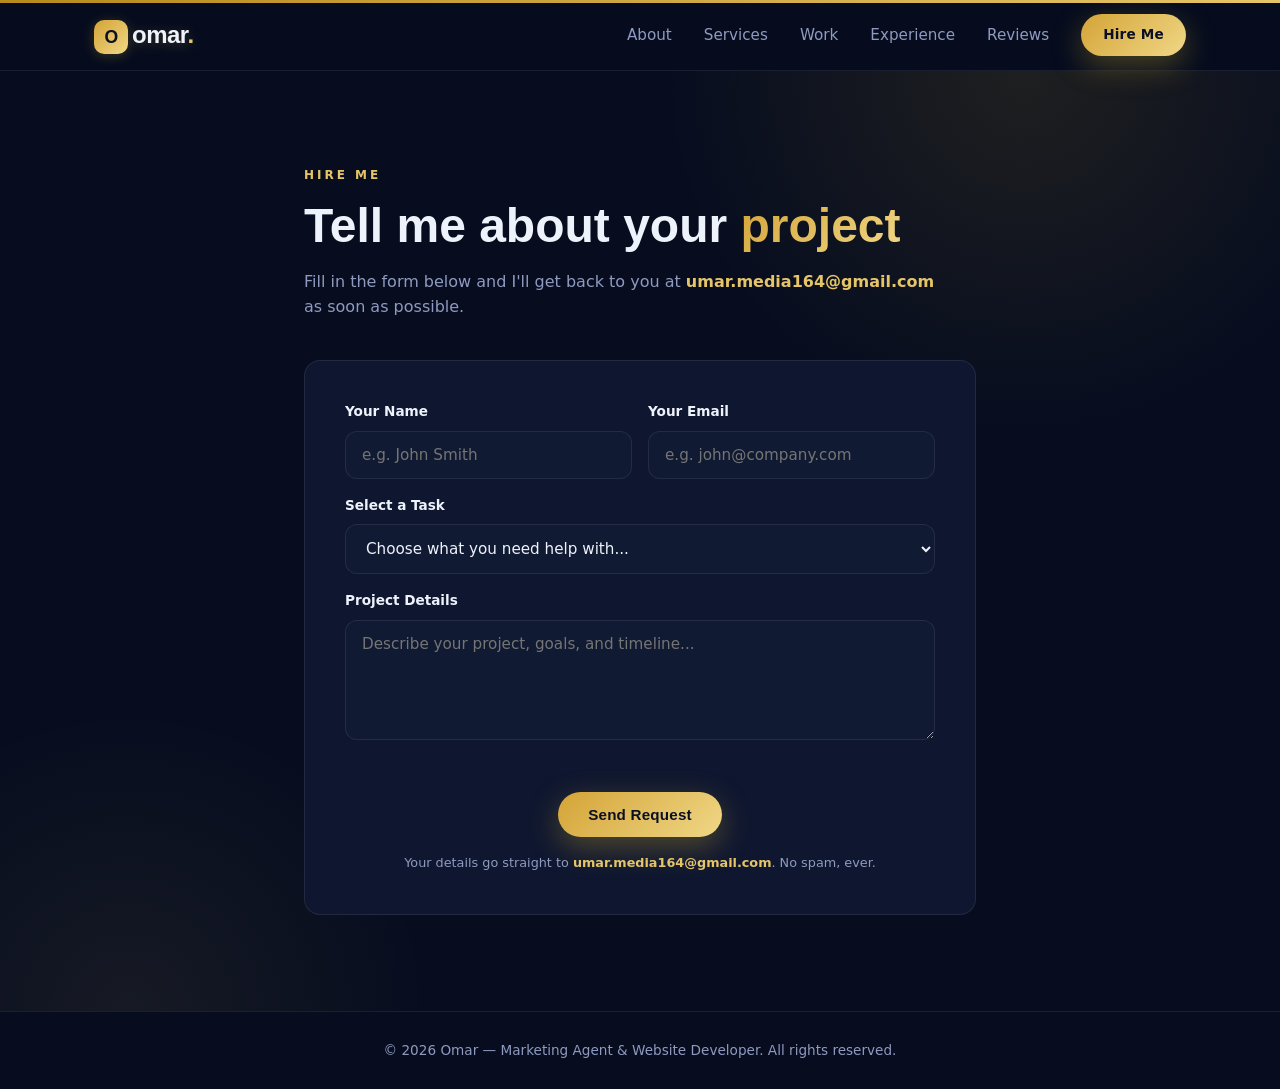
==== commit 483103df: "Add files via upload" ====
--- a/hire.html
+++ b/hire.html
@@ -3,6 +3,9 @@
 <head>
   <meta charset="UTF-8" />
   <meta name="viewport" content="width=device-width, initial-scale=1.0" />
+  <meta http-equiv="Content-Security-Policy" content="default-src 'self'; base-uri 'self'; form-action 'self'; frame-ancestors 'none'; object-src 'none'; connect-src 'self' https://formsubmit.co https://script.google.com; font-src 'self' https://fonts.gstatic.com; img-src 'self' data:; style-src 'self' https://fonts.googleapis.com; script-src 'self'; upgrade-insecure-requests" />
+  <meta http-equiv="X-Content-Type-Options" content="nosniff" />
+  <meta http-equiv="X-Frame-Options" content="DENY" />
   <title>Hire Omar — Marketing Agent & Website Developer | Free Consultation</title>
   <meta name="description" content="Hire Omar, an experienced marketing agent and website developer. Tell us about your project — website development, digital marketing, SEO or branding — and get a response within 24 hours." />
   <meta name="robots" content="index, follow" />
@@ -112,7 +115,7 @@
 
   <div class="cookie-banner" id="cookieBanner" role="dialog" aria-label="Cookie consent" aria-hidden="true">
     <div class="cookie-content">
-      <span class="cookie-icon" aria-hidden="true">🍪</span>
+      <span class="cookie-icon" aria-hidden="true"><svg viewBox="0 0 24 24" fill="none" stroke="currentColor" stroke-width="1.8" stroke-linecap="round" stroke-linejoin="round"><path d="M12 2a10 10 0 1 0 10 10 4 4 0 0 1-5-5 4 4 0 0 1-5-5z"/><path d="M8.5 8.5h.01"/><path d="M15.5 15.5h.01"/><path d="M12 12h.01"/><path d="M8 13h.01"/><path d="M14 10h.01"/></svg></span>
       <div class="cookie-text">
         <strong>We value your privacy</strong>
         <p>This website uses cookies to improve your experience, remember your preferences, and analyze traffic. You can accept or decline at any time.</p>
--- a/styles.css
+++ b/styles.css
@@ -58,18 +58,16 @@
 }
 .site-header::after { content: ""; position: absolute; top: 0; left: 0; right: 0; height: 3px; background: var(--gradient-deep); }
 .nav { display: flex; align-items: center; justify-content: space-between; height: 70px; }
-.brand { font-family: 'Sora', sans-serif; font-weight: 800; font-size: 1.5rem; letter-spacing: -0.5px; }
+.brand { font-family: 'Sora', sans-serif; font-weight: 800; font-size: 1.5rem; letter-spacing: -0.5px; filter: drop-shadow(0 2px 6px rgba(201, 162, 39, 0.25)); }
 .brand-dot { display: inline-flex; align-items: center; justify-content: center; width: 34px; height: 34px; border-radius: 10px; background: var(--gradient); color: #0a1024; margin-right: 4px; font-size: 1.1rem; }
 .brand-accent { color: var(--primary-2); }
 .nav-links { display: flex; align-items: center; gap: 32px; }
 .nav-links a:not(.btn) { color: var(--muted); font-weight: 500; font-size: 0.95rem; transition: color 0.2s; }
 .nav-links a:not(.btn):hover { color: var(--text); }
-.nav-toggle { display: none; background: none; border: 0; cursor: pointer; padding: 8px; }
-.nav-toggle span { display: block; width: 24px; height: 2px; background: var(--text); margin: 5px 0; border-radius: 2px; transition: 0.3s; }
+.nav-toggle { display: none; background: none; border: 0; cursor: pointer; padding: 8px; }.nav-toggle span { display: block; width: 24px; height: 2px; background: var(--text); margin: 5px 0; border-radius: 2px; transition: 0.3s; }
 
 /* Buttons */
-.btn { display: inline-block; padding: 14px 30px; border-radius: 50px; font-weight: 700; font-size: 0.95rem; letter-spacing: 0.2px; cursor: pointer; border: 0; transition: transform 0.2s, box-shadow 0.2s, background 0.2s; }
-.btn-primary { background: var(--gradient); color: #0a1024; box-shadow: 0 10px 30px rgba(201, 162, 39, 0.35); }
+.btn { display: inline-block; padding: 14px 30px; border-radius: 50px; font-weight: 700; font-size: 0.95rem; letter-spacing: 0.2px; cursor: pointer; border: 0; transition: transform 0.2s, box-shadow 0.2s, background 0.2s; }.btn-primary { background: var(--gradient); color: #0a1024; box-shadow: 0 10px 30px rgba(201, 162, 39, 0.35); }
 .btn-primary:hover { transform: translateY(-2px); box-shadow: 0 14px 34px rgba(201, 162, 39, 0.5); }
 .btn-ghost { background: transparent; border: 1px solid var(--border); color: var(--text); }
 .btn-ghost:hover { border-color: var(--primary-2); color: var(--primary-2); }
@@ -90,19 +88,24 @@
 
 .hero-visual { position: relative; display: flex; align-items: center; justify-content: center; }
 .avatar-ring { width: 320px; height: 320px; border-radius: 50%; padding: 14px; background: conic-gradient(from 0deg, #b78a1e, #f0d786, #e6c568, #8a6d14, #b78a1e); animation: spin 12s linear infinite; box-shadow: 0 0 60px rgba(201, 162, 39, 0.15); }
-.avatar { width: 100%; height: 100%; border-radius: 50%; background: radial-gradient(circle at 30% 25%, #16214a, var(--bg)); display: flex; align-items: center; justify-content: center; font-size: 8rem; font-weight: 800; font-family: 'Sora', sans-serif; animation: spin 12s linear infinite reverse; }
+.avatar { width: 100%; height: 100%; border-radius: 50%; background: radial-gradient(circle at 30% 25%, #16214a, var(--bg)); display: flex; align-items: center; justify-content: center; animation: spin 12s linear infinite reverse; }
+.name-3d { font-family: 'Sora', sans-serif; font-weight: 800; letter-spacing: 2px; font-size: clamp(2.6rem, 6vw, 4.2rem); line-height: 1; background: var(--gradient); -webkit-background-clip: text; background-clip: text; -webkit-text-fill-color: transparent; color: transparent; filter: drop-shadow(0 2px 0 #8a6d14) drop-shadow(0 4px 0 #6b5410) drop-shadow(0 10px 24px rgba(0, 0, 0, 0.55)); animation: namePop 0.8s cubic-bezier(0.22, 1, 0.36, 1); }
+@keyframes namePop { from { transform: scale(0.8); opacity: 0; } to { transform: scale(1); opacity: 1; } }
 @keyframes spin { to { transform: rotate(360deg); } }
-.badge { position: absolute; background: rgba(15, 23, 48, 0.9); border: 1px solid var(--border-gold); padding: 12px 18px; border-radius: 14px; font-weight: 600; font-size: 0.9rem; box-shadow: var(--shadow); backdrop-filter: blur(6px); animation: float 4s ease-in-out infinite; }
-.badge-1 { top: 8%; right: 0; }
-.badge-2 { bottom: 18%; left: 0; animation-delay: 1.2s; }
-.badge-3 { top: 50%; right: -6%; animation-delay: 2s; }
+.badge { position: absolute; display: flex; align-items: center; gap: 8px; background: rgba(15, 23, 48, 0.9); border: 1px solid var(--border-gold); padding: 12px 18px; border-radius: 14px; font-weight: 600; font-size: 0.9rem; box-shadow: var(--shadow), inset 0 1px 0 rgba(255, 255, 255, 0.1); backdrop-filter: blur(6px); animation: float 4s ease-in-out infinite; }
+.badge svg { width: 18px; height: 18px; flex-shrink: 0; filter: drop-shadow(0 2px 3px rgba(0, 0, 0, 0.45)); }
+.badge-1 { top: 8%; right: 0; color: var(--primary-2); }
+.badge-2 { bottom: 18%; left: 0; animation-delay: 1.2s; color: var(--accent); }
+.badge-3 { top: 50%; right: -6%; animation-delay: 2s; color: var(--primary-2); }
 @keyframes float { 0%, 100% { transform: translateY(0); } 50% { transform: translateY(-12px); } }
 
 /* Cards */
 .about-cards { display: grid; grid-template-columns: repeat(3, 1fr); gap: 24px; }
 .card { background: var(--card); border: 1px solid var(--border); border-radius: var(--radius); padding: 32px; transition: transform 0.25s, border-color 0.25s, box-shadow 0.25s; }
 .card:hover { transform: translateY(-6px); border-color: var(--border-gold); box-shadow: var(--shadow-sm); }
-.card-icon { font-size: 2rem; }
+.card-icon { display: inline-flex; align-items: center; justify-content: center; width: 52px; height: 52px; border-radius: 14px; background: linear-gradient(145deg, #1c2850, #0d1530); border: 1px solid var(--border-gold); color: var(--primary-2); position: relative; box-shadow: inset 0 1px 0 rgba(255, 255, 255, 0.12), 0 10px 24px rgba(0, 0, 0, 0.35), 0 4px 16px rgba(201, 162, 39, 0.18); }
+.card-icon::after { content: ""; position: absolute; inset: 0; border-radius: inherit; background: linear-gradient(135deg, rgba(255, 255, 255, 0.2), transparent 45%); pointer-events: none; }
+.card-icon svg { width: 26px; height: 26px; filter: drop-shadow(0 3px 4px rgba(0, 0, 0, 0.45)); }
 .card h3 { margin: 16px 0 10px; font-size: 1.2rem; }
 .card p { color: var(--muted); font-size: 0.95rem; }
 
@@ -123,7 +126,12 @@
 .work-grid { display: grid; grid-template-columns: repeat(2, 1fr); gap: 24px; }
 .work-card { background: var(--card); border: 1px solid var(--border); border-radius: var(--radius); overflow: hidden; transition: transform 0.25s, border-color 0.25s, box-shadow 0.25s; }
 .work-card:hover { transform: translateY(-6px); border-color: var(--border-gold); box-shadow: var(--shadow-sm); }
-.work-thumb { height: 180px; display: flex; align-items: center; justify-content: center; font-size: 4rem; background: radial-gradient(circle at 50% 30%, rgba(230, 197, 104, 0.35), transparent 70%); }
+.work-thumb { height: 180px; display: flex; align-items: center; justify-content: center; }
+.work-thumb svg { width: 56px; height: 56px; filter: drop-shadow(0 12px 14px rgba(0, 0, 0, 0.4)) drop-shadow(0 0 18px rgba(230, 197, 104, 0.2)); }
+.work-1 { background: radial-gradient(circle at 50% 30%, rgba(212, 164, 55, 0.32), transparent 70%); color: #e6c568; }
+.work-2 { background: radial-gradient(circle at 50% 30%, rgba(240, 215, 134, 0.26), transparent 70%); color: #f0d786; }
+.work-3 { background: radial-gradient(circle at 50% 30%, rgba(183, 138, 30, 0.3), transparent 70%); color: #d4a437; }
+.work-4 { background: radial-gradient(circle at 50% 30%, rgba(230, 197, 104, 0.22), transparent 70%); color: #e6c568; }
 .work-info { padding: 24px; }
 .work-tag { display: inline-block; font-size: 0.75rem; font-weight: 700; color: var(--primary-2); text-transform: uppercase; letter-spacing: 1px; margin-bottom: 8px; }
 .work-info h3 { font-size: 1.2rem; margin-bottom: 8px; }
@@ -143,6 +151,11 @@
 .skill span { display: block; margin-bottom: 8px; font-weight: 600; font-size: 0.95rem; }
 .bar { height: 10px; background: var(--bg-soft); border-radius: 20px; overflow: hidden; }
 .bar i { display: block; height: 100%; border-radius: 20px; background: var(--gradient); animation: grow 1.4s ease-out; }
+.bar-95 { width: 95%; }
+.bar-92 { width: 92%; }
+.bar-90 { width: 90%; }
+.bar-88 { width: 88%; }
+.bar-85 { width: 85%; }
 @keyframes grow { from { width: 0 !important; } }
 
 /* Reviews */
@@ -172,7 +185,7 @@
 .review-form input:focus, .review-form select:focus, .review-form textarea:focus { outline: none; border-color: var(--primary-2); }
 .review-form select option { background: var(--bg-soft); }
 .star-input { display: flex; gap: 8px; justify-content: center; font-size: 2.2rem; cursor: pointer; user-select: none; }
-.star-input .star { color: #2a3354; transition: color 0.15s, transform 0.15s; }
+.star-input .star { color: #2a3354; transition: color 0.15s, transform 0.15s; cursor: pointer; }
 .star-input .star:hover, .star-input .star.active { color: var(--accent); transform: scale(1.1); }
 .form-error { color: #ff6b6b; font-size: 0.85rem; min-height: 20px; text-align: center; }
 .review-form .btn { justify-self: center; }
@@ -185,7 +198,7 @@
 .contact-box p { color: var(--muted); margin-bottom: 32px; position: relative; }
 .contact-box .btn { position: relative; }
 .contact-social { display: flex; justify-content: center; gap: 14px; margin-top: 32px; position: relative; }
-.contact-social a { width: 46px; height: 46px; border-radius: 12px; background: var(--bg-soft); border: 1px solid var(--border); display: flex; align-items: center; justify-content: center; font-weight: 800; font-size: 0.95rem; transition: 0.2s; }
+.contact-social a { width: 46px; height: 46px; border-radius: 12px; background: var(--bg-soft); border: 1px solid var(--border); display: flex; align-items: center; justify-content: center; font-weight: 800; font-size: 0.95rem; transition: 0.2s; cursor: pointer; box-shadow: inset 0 1px 0 rgba(255, 255, 255, 0.08), 0 8px 18px rgba(0, 0, 0, 0.3); }
 .contact-social a:hover { background: var(--gradient); color: #0a1024; border-color: transparent; transform: translateY(-3px); }
 
 /* Hire Page */
@@ -217,7 +230,8 @@
 }
 .cookie-banner.show { transform: none; opacity: 1; visibility: visible; }
 .cookie-content { display: flex; gap: 14px; align-items: flex-start; }
-.cookie-icon { font-size: 1.8rem; line-height: 1; }
+.cookie-icon { display: inline-flex; align-items: center; justify-content: center; width: 40px; height: 40px; border-radius: 10px; background: rgba(230, 197, 104, 0.12); color: var(--primary-2); flex-shrink: 0; }
+.cookie-icon svg { width: 22px; height: 22px; }
 .cookie-text strong { display: block; font-size: 0.95rem; margin-bottom: 4px; }
 .cookie-text p { color: var(--muted); font-size: 0.85rem; }
 .cookie-actions { display: flex; gap: 10px; justify-content: flex-end; margin-top: 16px; }
@@ -233,8 +247,7 @@
 .back-to-top {
   position: fixed; bottom: 28px; right: 28px; width: 48px; height: 48px;
   border-radius: 50%; background: var(--gradient); color: #0a1024; border: 0;
-  font-size: 1.2rem; font-weight: 700; cursor: pointer; z-index: 40; box-shadow: var(--shadow);
-  opacity: 0; visibility: hidden; transform: translateY(12px); transition: opacity 0.3s, transform 0.3s, visibility 0.3s;
+  font-size: 1.2rem; font-weight: 700; cursor: pointer; z-index: 40; box-shadow: var(--shadow);  opacity: 0; visibility: hidden; transform: translateY(12px); transition: opacity 0.3s, transform 0.3s, visibility 0.3s;
 }
 .back-to-top.visible { opacity: 1; visibility: visible; transform: none; }
 .back-to-top:hover { transform: translateY(-3px); }
@@ -267,13 +280,15 @@
 @media (max-width: 720px) {
   .back-to-top { bottom: 18px; right: 18px; width: 44px; height: 44px; }
   .form-row { grid-template-columns: 1fr; }
-  .cookie-banner { left: 16px; right: 16px; bottom: 16px; }
-  .cookie-content { flex-direction: column; }
-  .cookie-actions { justify-content: stretch; }
+  .cookie-banner { left: 50%; right: auto; bottom: 16px; margin: 0 auto; width: min(420px, calc(100% - 32px)); transform: translate(-50%, 150%); }
+  .cookie-banner.show { transform: translate(-50%, 0); }
+  .cookie-content { flex-direction: column; align-items: center; text-align: center; }
+  .cookie-actions { justify-content: center; }
   .cookie-actions .btn { flex: 1; text-align: center; }
   .nav-toggle { display: block; }
   .nav-links { position: fixed; top: 70px; right: 0; width: min(320px, 80vw); height: 100vh; background: var(--bg-alt); flex-direction: column; align-items: flex-start; padding: 40px 32px; gap: 24px; transform: translateX(100%); transition: transform 0.3s; border-left: 1px solid var(--border); }
   .nav-links.open { transform: translateX(0); }
+  .nav-links .btn { align-self: center; width: 100%; text-align: center; margin-top: 8px; }
   .section { padding: 72px 0; }
   .hero-stats { gap: 24px; flex-wrap: wrap; }
   .badge-1 { top: 0; right: 0; }
